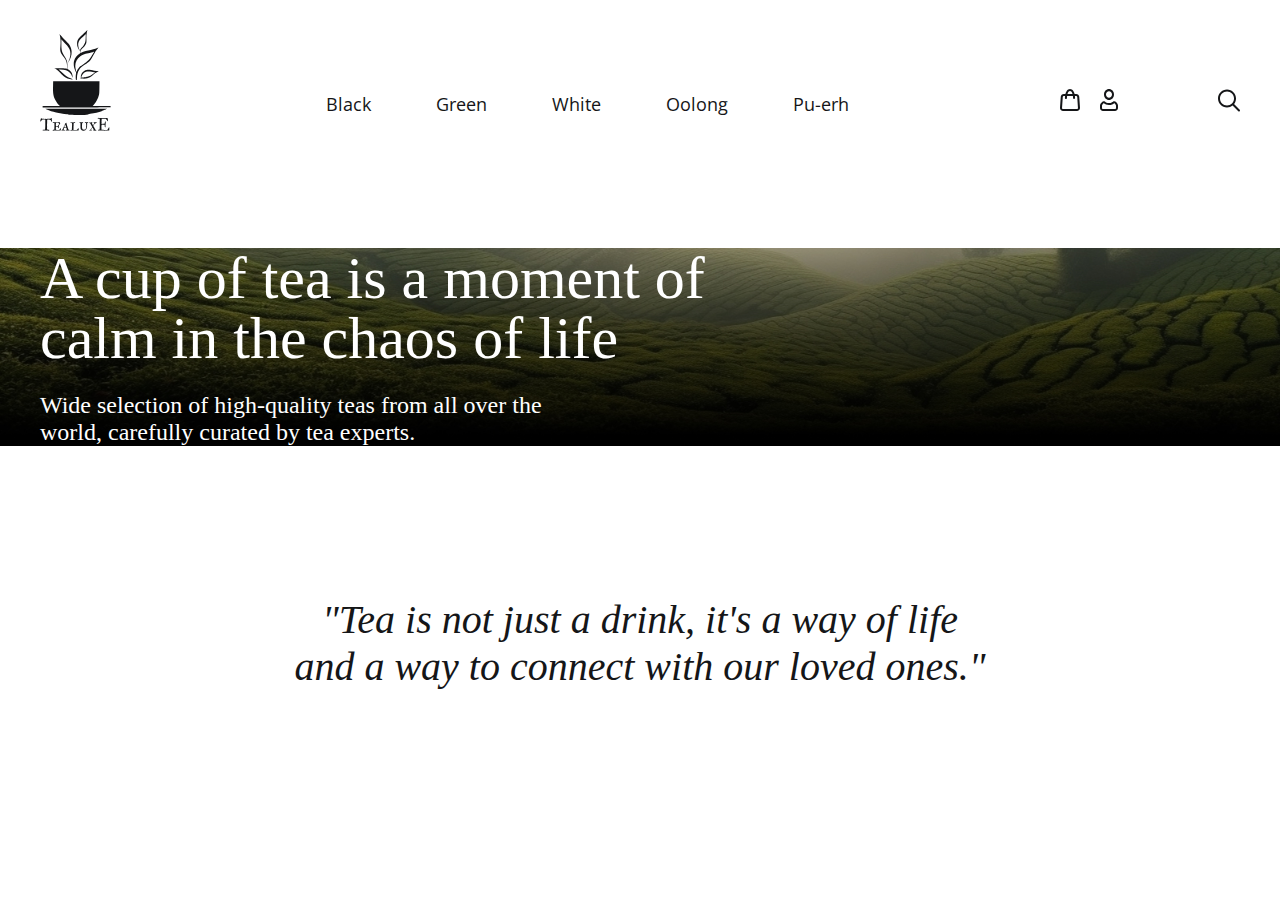
==== index.html @ 8aa8536f "next" ====
<!doctype html>
    <html lang="en">
<head>
    <meta charset="UTF-8">
    <meta name="viewport"
          content="width=device-width, user-scalable=no, initial-scale=1.0, maximum-scale=1.0, minimum-scale=1.0">
    <meta http-equiv="X-UA-Compatible" content="ie=edge">
    <title>Document</title>
    <link rel="preconnect" href="https://fonts.googleapis.com">
    <link rel="preconnect" href="https://fonts.gstatic.com" crossorigin>
    <link href="https://fonts.googleapis.com/css2?family=Open+Sans:ital,wght@0,300..800;1,300..800&display=swap"
          rel="stylesheet">
    <link rel="stylesheet" href="css/reset.css">
    <link rel="stylesheet" href="css/style.css">
</head>
<body>
<header class="header">
    <div class="container">
        <div class="header_inner">
            <a href="#" class="logo">
                <img src="img/logo.svg" alt="tealuxE">
            </a>
                <nav class="menu">
                    <ul class="menu_list">
                        <li class="menu_item">
                            <a href="#" class="menu_link">Black</a>
                        </li>
                        <li class="menu_item">
                            <a href="#" class="menu_link">Green</a>
                        </li>
                        <li class="menu_item">
                            <a href="#" class="menu_link">White</a>
                        </li>
                        <li class="menu_item">
                            <a href="#" class="menu_link">Oolong</a>
                        </li>
                        <li class="menu_item">
                            <a href="#" class="menu_link">Pu-erh</a>
                        </li>
                    </ul>
                </nav>
            <ul class="user-actions">
                <li class="user-actions_item">
                    <a href="#" class="user-actions_link">
                        <img src="img/cart.svg" alt="">
                    </a>
                </li>
                <li class="user-actions_item">
                    <a href="#" class="user-actions_link">
                        <img src="img/user.svg" alt="">
                    </a>
                </li>
                <li class="user-actions_item user-actions_item-search">
                    <a href="#" class="user-actions_link">
                        <img src="img/search.svg" alt="">
                    </a>
<!--                    <search>-->
<!--                        <form action="">-->
<!--                            <input type="search">-->
<!--                            <button type="submit"></button>-->
<!--                        </form>-->
<!--                    </search>-->
                </li>
            </ul>

        </div>
    </div>
</header>

<main class="main">
     <section class="top">
         <div class="container">
             <div class="top_inner">
                 <h1 class="top_title">
                     A cup of tea is a moment of calm in the chaos of life
                 </h1>
                 <p class="top_text">Wide selection of high-quality teas from all over the world,
                     carefully curated by tea experts.
                 </p>
             </div>
         </div>
     </section>
    <blockquote class="blockquote">
        <p class="blockquote_text">
            "Tea is not just a drink, it's a way of life and a way to connect with our loved ones."
        </p>
    </blockquote>
</main>

<script src="js/main.js"></script>
</body>
</html>
---- css/style.css ----
html{
    box-sizing: border-box;
}
*,
*::after,
*::before {
    box-sizing: inherit;
}

a{
    text-decoration: none;
    color: inherit;
}
ul{
    list-style: none;
}

.container{
    max-width: 1240px;
    margin: 0 auto;
    padding-left: 20px;
    padding-right: 20px;
}

body {
    color: #151618;
    font-family: 'Open Sans', sans-serif;
    font-size: 20px;
    font-weight: 300;
    line-height: 1.5;
    /*font-family: 'Cormorant', Serif;*/
}

.header_inner{
    display: flex;
    justify-content: space-between;
    align-items: center;
    padding: 30px 0px;
    min-height: 140px;
}

.logo{
    margin-bottom: 35px;
}

.menu_list{
    display: flex;
    align-items: center;
    gap: 0 65px;
    font-weight: 400;
    font-size: 18px;
}

.user-actions{
    display: flex;
    align-items: center;
    gap: 0 20px;
}
.user-actions_item-search{
    margin-left: 80px;
}

.top{
    background-image: url(../img/top-bg.jpg);
    background-repeat: no-repeat;
    background-position: bottom center;
    background-size: cover;
    font-weight: 1599;
    line-height: 500px;
}

.top_inner{
    max-height: 500px;
    color: #fff;
    font-family: 'Cormorant', Serif;
    font-weight: 400;
    display-flex;
    flex-direction: column;
    justify-content: flex-end;
}

.top_title{
    font-size: 60px;
    margin-bottom: 20px;
    max-width: 780px;
    line-height: 1;
    font-weight: 400;
}
.top_text{
    font-size: 24px;
    margin-bottom: 48px;
    max-width: 560px;
    line-height: normal;
}
.blockquote_text{
    text-align: center;
    font-family: 'Cormorant', Serif;
    font-size: 40px;
    font-style: italic;
    line-height: normal;
    max-width: 704px;
    margin: 150px auto;
}

@media (max-width: 1000px){

}

@media (max-width: 768px){

}

@media (max-width: 480px){

}

@media (max-width: 360px){

}
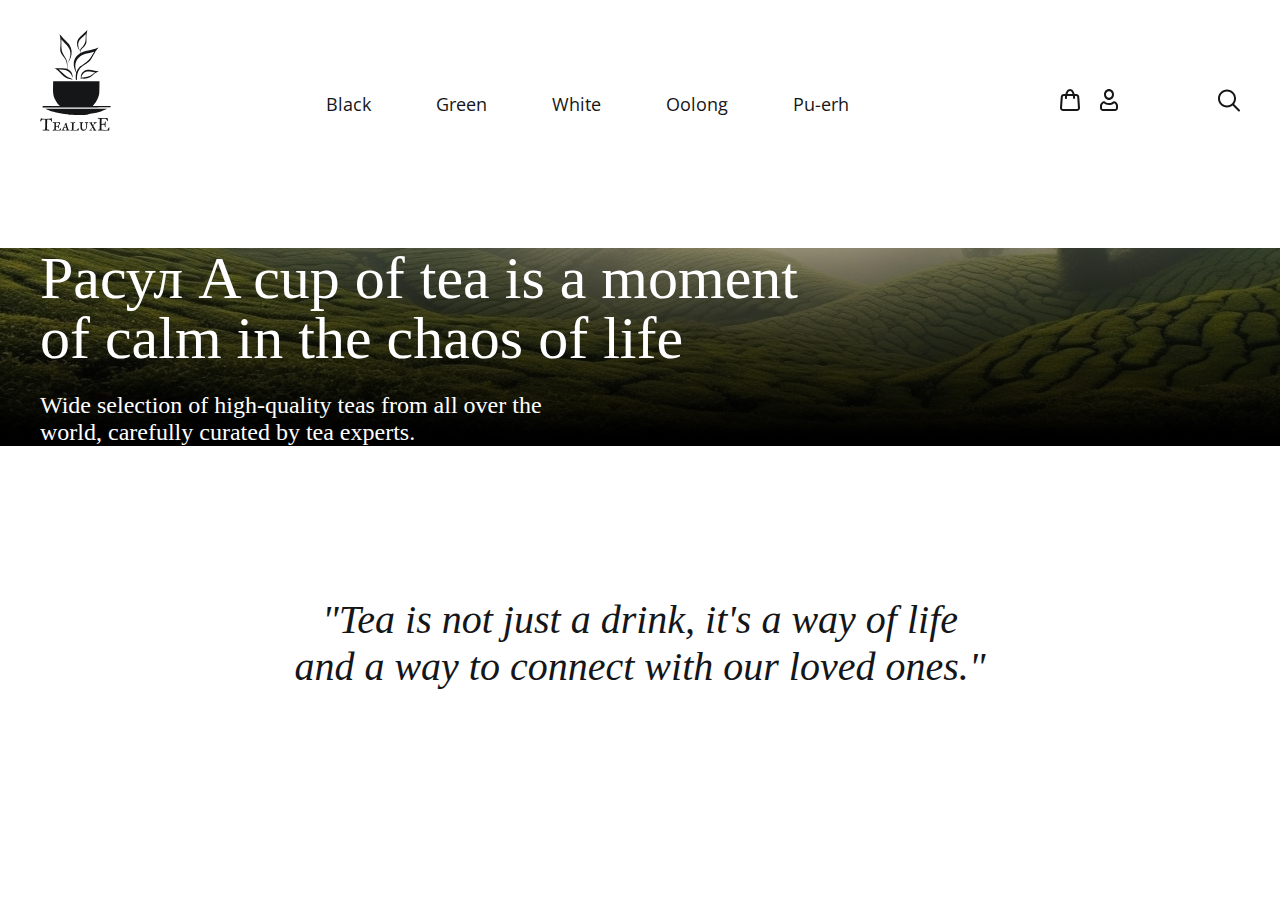
==== commit f5076f03: "continuation" ====
--- a/index.html
+++ b/index.html
@@ -72,7 +72,7 @@
          <div class="container">
              <div class="top_inner">
                  <h1 class="top_title">
-                     A cup of tea is a moment of calm in the chaos of life
+                     Расул A cup of tea is a moment of calm in the chaos of life
                  </h1>
                  <p class="top_text">Wide selection of high-quality teas from all over the world,
                      carefully curated by tea experts.
--- a/css/style.css
+++ b/css/style.css
@@ -65,8 +65,6 @@
     background-repeat: no-repeat;
     background-position: bottom center;
     background-size: cover;
-    font-weight: 1599;
-    line-height: 500px;
 }
 
 .top_inner{
@@ -103,7 +101,25 @@
 }
 
 @media (max-width: 1000px){
-
+    .user-actions_item-search{
+        margin-left: 30px;
+    }
+    .menu{
+        margin-right: auto;
+    }
+    .menu_list{
+        margin-left: 60px;
+    }
+    .logo{
+        margin-bottom: 0;
+    }
+    .header_inner{
+        min-height: auto;
+    }
+    .blockquote_text{
+        margin-top: 120px;
+        margin-bottom: 135px;
+    }
 }
 
 @media (max-width: 768px){
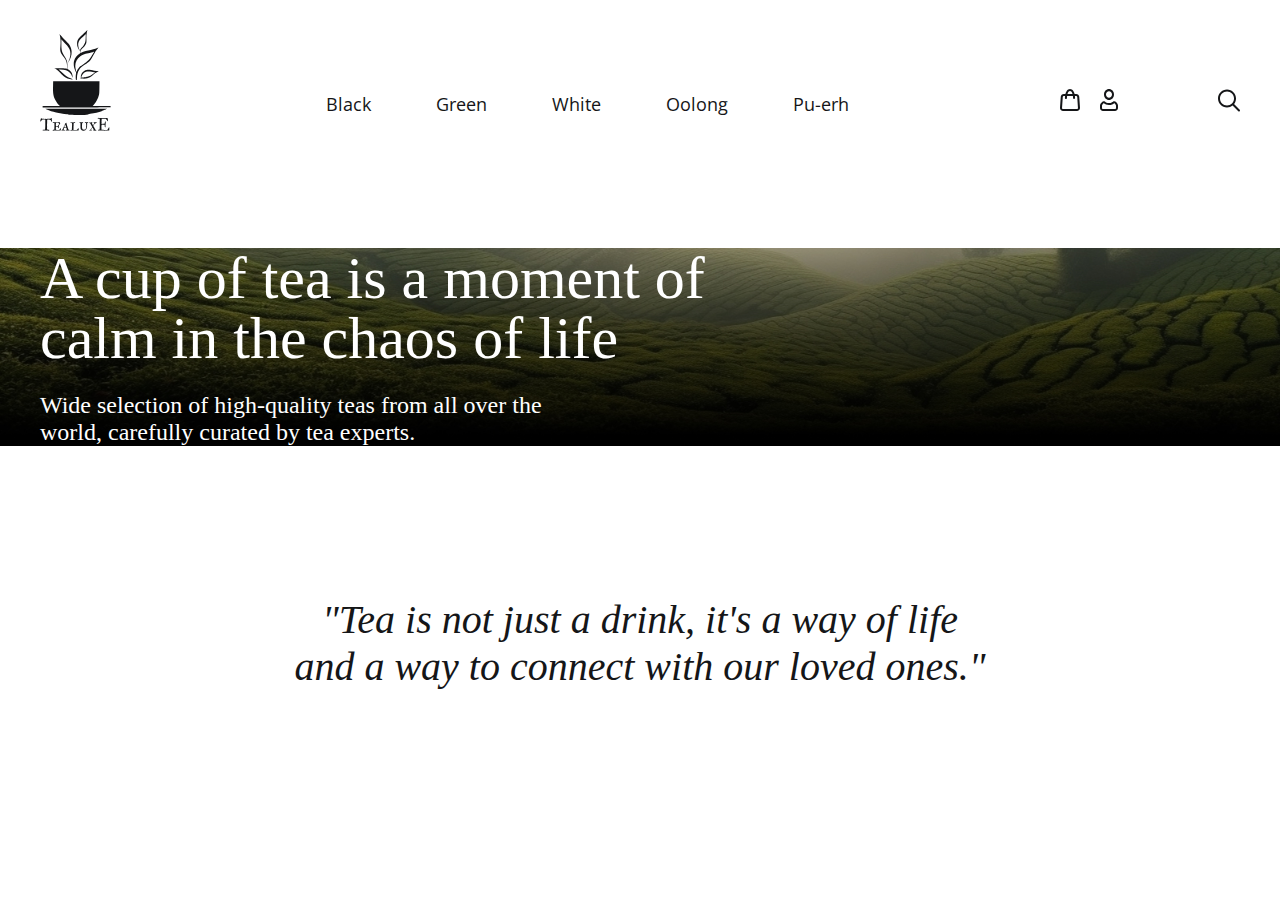
==== commit ce888254: "continuation" ====
--- a/index.html
+++ b/index.html
@@ -72,7 +72,7 @@
          <div class="container">
              <div class="top_inner">
                  <h1 class="top_title">
-                     Расул A cup of tea is a moment of calm in the chaos of life
+                     A cup of tea is a moment of calm in the chaos of life
                  </h1>
                  <p class="top_text">Wide selection of high-quality teas from all over the world,
                      carefully curated by tea experts.
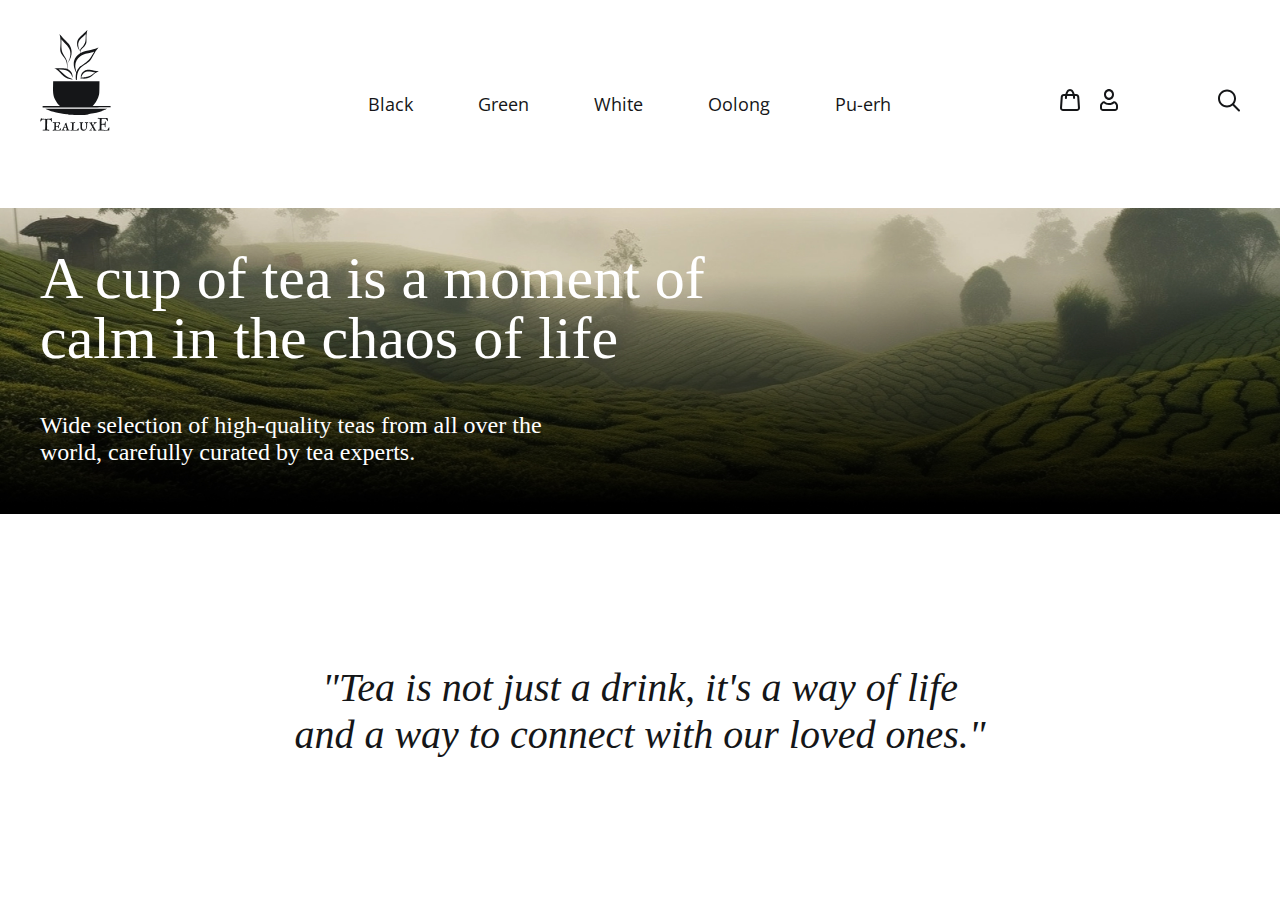
==== commit 41f96737: "continuation" ====
--- a/index.html
+++ b/index.html
@@ -14,6 +14,9 @@
     <link rel="stylesheet" href="css/style.css">
 </head>
 <body>
+<div class="menu-close ">
+
+</div>
 <header class="header">
     <div class="container">
         <div class="header_inner">
@@ -21,7 +24,18 @@
                 <img src="img/logo.svg" alt="tealuxE">
             </a>
                 <nav class="menu">
+                    <button class="menu_btn">
+                        <span></span>
+                        <span></span>
+                        <span></span>
+                        <span></span>
+                    </button>
                     <ul class="menu_list">
+                        <li class="menu_close">
+                            <button class="menu_close-btn">
+                                <img src="img/close.svg" alt="">
+                            </button>
+                        </li>
                         <li class="menu_item">
                             <a href="#" class="menu_link">Black</a>
                         </li>
@@ -36,6 +50,37 @@
                         </li>
                         <li class="menu_item">
                             <a href="#" class="menu_link">Pu-erh</a>
+                        </li>
+                        <li class="mobile-nav">
+                            <ul class="mobile-menu">
+                                <li class="mobile-menu_item">
+                                    <a href="#" class="mobile_menu-link">Contact Us</a>
+                                </li>
+                                <li class="mobile-menu_item">
+                                    <a href="#" class="mobile_menu-link">Our Blog</a>
+                                </li>
+                                <li class="mobile-menu_item">
+                                    <a href="#" class="mobile_menu-link">Shipping and Delivery</a>
+                                </li>
+
+                            </ul>
+                            <ul class="mobile-actions">
+                                <li class="mobile-actions_item">
+                                    <a href="#" class="mobile-actions_link">
+                                        <img src="img/cart.svg" alt="">
+                                    </a>
+                                </li>
+                                <li class="mobile-actions_item">
+                                    <a href="#" class="mobile-actions_link">
+                                        <img src="img/user.svg" alt="">
+                                    </a>
+                                </li>
+                                <li class="mobile-actions_item">
+                                    <a href="#" class="mobile-actions_link">
+                                        <img src="img/search.svg" alt="">
+                                    </a>
+                                </li>
+                            </ul>
                         </li>
                     </ul>
                 </nav>
@@ -88,5 +133,21 @@
 </main>
 
 <script src="js/main.js"></script>
+<!-- Yandex.Metrika counter -->
+<script type="text/javascript" >
+    (function(m,e,t,r,i,k,a){m[i]=m[i]||function(){(m[i].a=m[i].a||[]).push(arguments)};
+        m[i].l=1*new Date();
+        for (var j = 0; j < document.scripts.length; j++) {if (document.scripts[j].src === r) { return; }}
+        k=e.createElement(t),a=e.getElementsByTagName(t)[0],k.async=1,k.src=r,a.parentNode.insertBefore(k,a)})
+    (window, document, "script", "https://mc.yandex.ru/metrika/tag.js", "ym");
+
+    ym(99618104, "init", {
+        clickmap:true,
+        trackLinks:true,
+        accurateTrackBounce:true
+    });
+</script>
+<noscript><div><img src="https://mc.yandex.ru/watch/99618104" style="position:absolute; left:-9999px;" alt="" /></div></noscript>
+<!-- /Yandex.Metrika counter -->
 </body>
 </html>--- a/css/style.css
+++ b/css/style.css
@@ -11,6 +11,12 @@
     text-decoration: none;
     color: inherit;
 }
+button{
+    padding: 0;
+    border: none;
+    background-color: transparent;
+}
+
 ul{
     list-style: none;
 }
@@ -28,6 +34,7 @@
     font-size: 20px;
     font-weight: 300;
     line-height: 1.5;
+    position: relative;
     /*font-family: 'Cormorant', Serif;*/
 }
 
@@ -35,22 +42,57 @@
     display: flex;
     justify-content: space-between;
     align-items: center;
-    padding: 30px 0px;
+    padding: 30px 0;
     min-height: 140px;
 }
 
 .logo{
     margin-bottom: 35px;
+}
+.menu_btn{
+    display: none;
+    width: 40px;
+    height: 20px;
+    flex-direction: column;
+    justify-content: space-between;
+    position: relative;
+    z-index: 2;
+}
+.menu-close{
+    display: none;
+    position: absolute;
+    left: 0;
+    right: 0;
+    top: 0;
+    bottom: 0;
+    background-color: rgba(0, 0, 0,.5);
+    z-index: 1;
+    transition: background-color .3s ease;
+}
+.menu-close.menu-open{
+    display: block;
+}
+
+.mobile-nav,
+.menu_close{
+    display: none;
+}
+.menu_btn span{
+    background-color: #000;
+    height: 2px;
+    width: 100%;
 }
 
 .menu_list{
     display: flex;
     align-items: center;
     gap: 0 65px;
+    font-size: 18px;
     font-weight: 400;
-    font-size: 18px;
-}
-
+    margin-left: 85px;
+    position: relative;
+    z-index: 3;
+}
 .user-actions{
     display: flex;
     align-items: center;
@@ -63,7 +105,7 @@
 .top{
     background-image: url(../img/top-bg.jpg);
     background-repeat: no-repeat;
-    background-position: bottom center;
+    background-position: bottom left;
     background-size: cover;
 }
 
@@ -72,7 +114,7 @@
     color: #fff;
     font-family: 'Cormorant', Serif;
     font-weight: 400;
-    display-flex;
+    display: flex;
     flex-direction: column;
     justify-content: flex-end;
 }
@@ -122,14 +164,140 @@
     }
 }
 
+@media (max-width: 860px){
+    .menu_list{
+        transform: translateY(-100%);
+        position: absolute;
+        top: 0;
+        left: 0;
+        right: 0;
+        width: 480px;
+        margin: 0 auto;
+        background-color: #fff;
+        display: block;
+        text-align: center;
+        padding-top: 60px;
+        transition: .6s ease;
+    }
+   .menu_list.menu_list-open{
+       transform: translateY(0%);
+
+    }
+
+    .menu_close-btn{
+        position: absolute;
+        top: 20px;
+        right: 20px;
+    }
+    .mobile-nav,
+    .menu_close{
+        display: block;
+    }
+
+    .menu_item{
+        margin-bottom: 30px;
+        font-size: 24px;
+        font-family: 'Cormorant', Serif;
+    }
+
+    .mobile-menu{
+        padding-top: 60px;
+        margin: 60px 30px;
+        border-top: 2px solid #F7F2EA;
+    }
+    .mobile-actions{
+        background-color: #F7F2EA;
+        height: 60px;
+        padding: 0 80px;
+        display: flex;
+        justify-content: space-between;
+        align-items: center;
+    }
+    .menu_btn{
+        display: flex;
+    }
+    .menu{
+        order: -1;
+        margin-right: 0;
+    }
+    .mobile-menu_item{
+        margin-bottom: 35px;
+
+    }
+    .logo{
+        margin-left: auto;
+        margin-right: 154px;
+    }
+
+}
+
 @media (max-width: 768px){
-
+    .header_inner{
+        padding-left: 64px;
+        padding-right: 64px;
+    }
+    .blockquote_text{
+        max-width: 640px;
+    }
+
+}
+@media (max-width: 680px){
+    .container{
+        padding-left: 10px;
+        padding-right: 10px;
+    }
+    .header_inner{
+        padding-left: 0;
+        padding-right: 0;
+    }
+    .top_title{
+        font-size: 40px;
+        line-height: normal;
+    }
+    .blockquote_text{
+        font-size: 16px;
+        max-width: 376px;
+        margin-top: 60px;
+        margin-bottom: 60px;
+    }
 }
 
 @media (max-width: 480px){
-
+    .logo{
+        margin-right: 80px;
+    }
+    .logo img{
+        width: 40px;
+    }
+    .menu_list{
+        width: 360px;
+    }
 }
 
 @media (max-width: 360px){
-
+    .logo{
+        margin-right: 50px;
+    }
+    .user-actions_item-search{
+        margin-left: 0;
+    }
+    .header_inner{
+        padding: 10px 0;
+    }
+    .top_title{
+        font-size: 24px;
+        margin-bottom: 10px;
+    }
+    .top_text{
+        font-size: 13px;
+        margin-bottom: 30px;
+    }
+    .top_inner{
+        min-height: 367px;
+    }
+    .blockquote_text{
+        max-width: 340px;
+        margin-top: 70px;
+        margin-bottom: 80px;
+    }
 }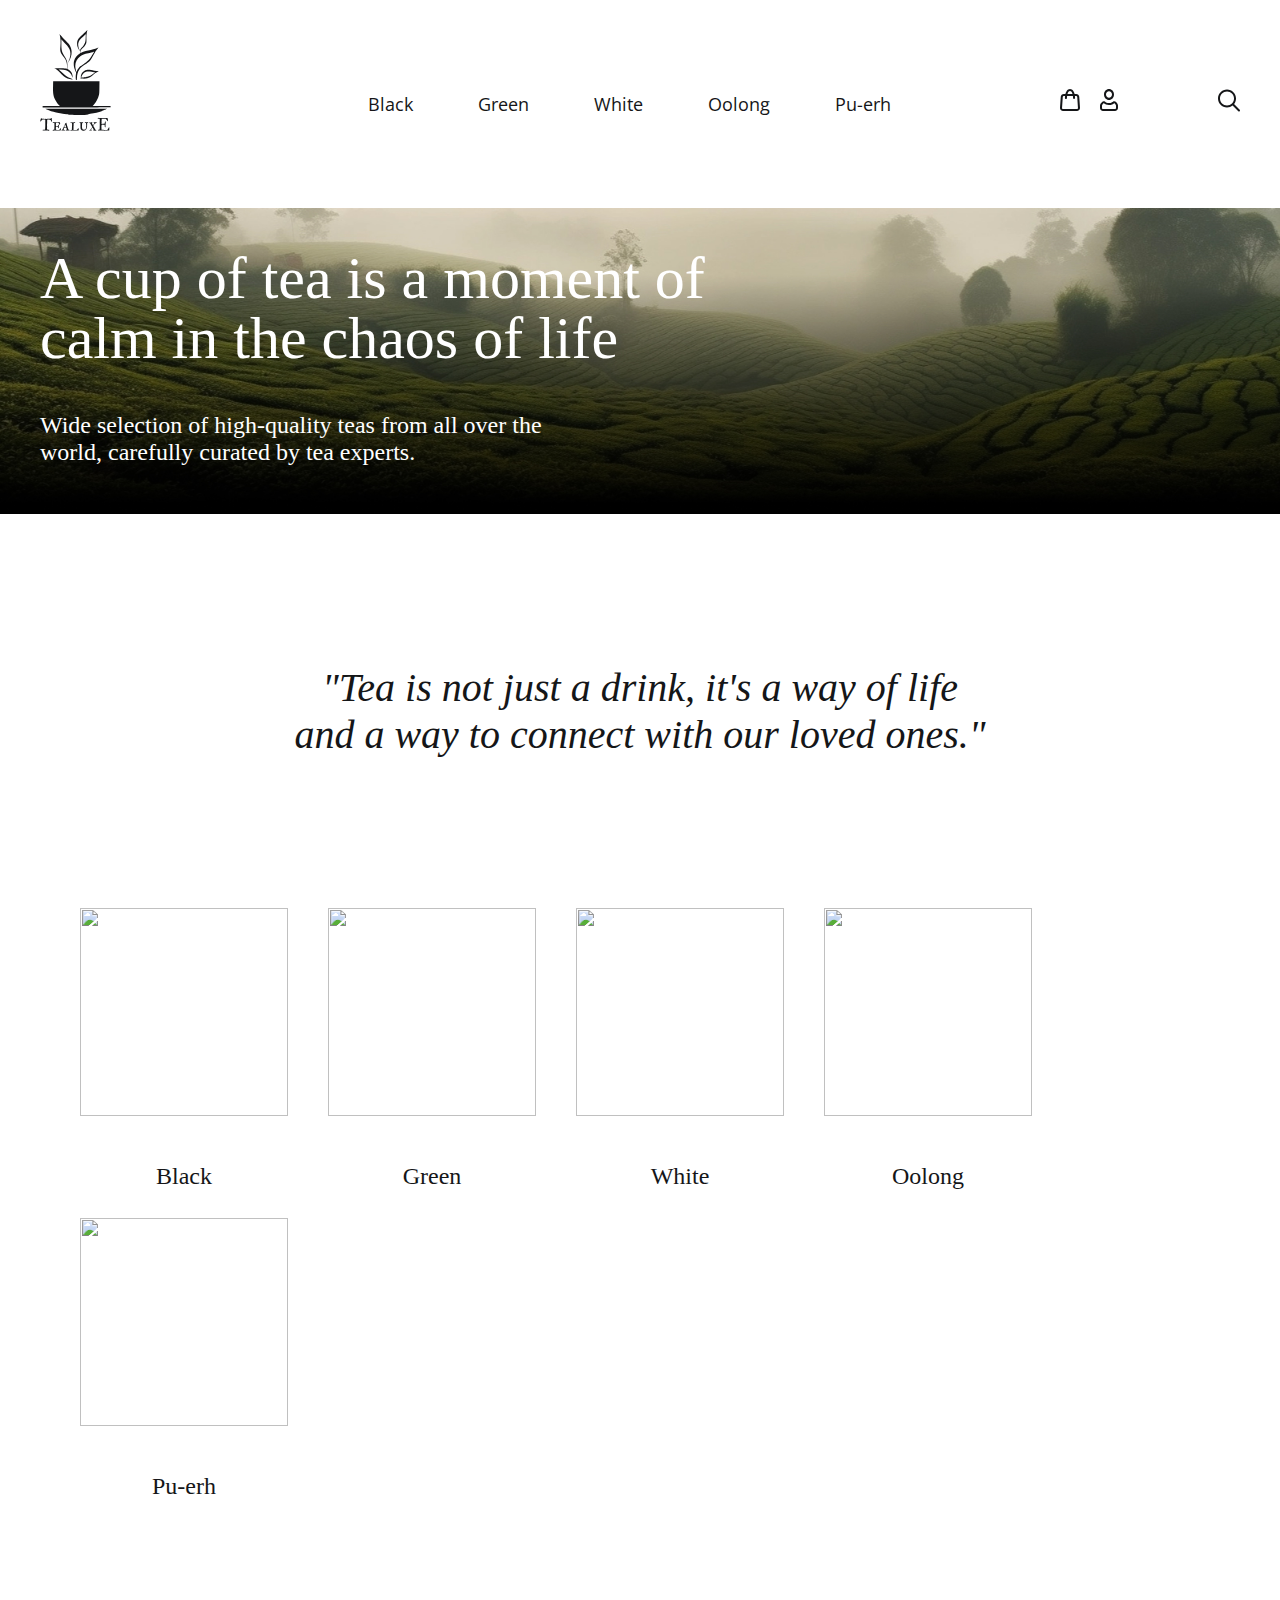
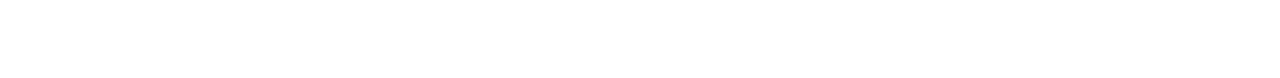
==== commit 95fa327f: "assortment img" ====
--- a/index.html
+++ b/index.html
@@ -130,6 +130,33 @@
             "Tea is not just a drink, it's a way of life and a way to connect with our loved ones."
         </p>
     </blockquote>
+<section class="assortment">
+    <div class="container">
+        <ul class="assortment_list">
+            <li class="assortment_item">
+                <img src="img/black.jpg" alt="" class="assortment_img">
+                <p class="assortment_name">Black</p>
+            </li>
+            <li class="assortment_item">
+                <img src="img/green.jpg" alt="" class="assortment_img">
+                <p class="assortment_name">Green</p>
+            </li>
+            <li class="assortment_item">
+                <img src="img/white.jpg" alt="" class="assortment_img">
+                <p class="assortment_name">White</p>
+            </li>
+            <li class="assortment_item">
+                <img src="img/oolong.jpg" alt="" class="assortment_img">
+                <p class="assortment_name">Oolong</p>
+            </li>
+            <li class="assortment_item">
+                <img src="img/pu-erh.jpg" alt="" class="assortment_img">
+                <p class="assortment_name">Pu-erh</p>
+            </li>
+        </ul>
+    </div>
+</section>
+
 </main>
 
 <script src="js/main.js"></script>
--- a/css/style.css
+++ b/css/style.css
@@ -300,4 +300,25 @@
         margin-top: 70px;
         margin-bottom: 80px;
     }
+}
+
+.assortment{
+    margin-bottom: 150px;
+}
+
+.assortment_list{
+    text-align: center;
+    display: flex;
+    gap: 0 40px;
+    flex-wrap: wrap;
+}
+.assortment_img{
+    width: 208px;
+    height: 208px;
+}
+.assortment_name{
+    padding-top: 10px;
+    font-family: 'Cormorant', Serif;
+    font-size: 24px;
+    font-weight: 400;
 }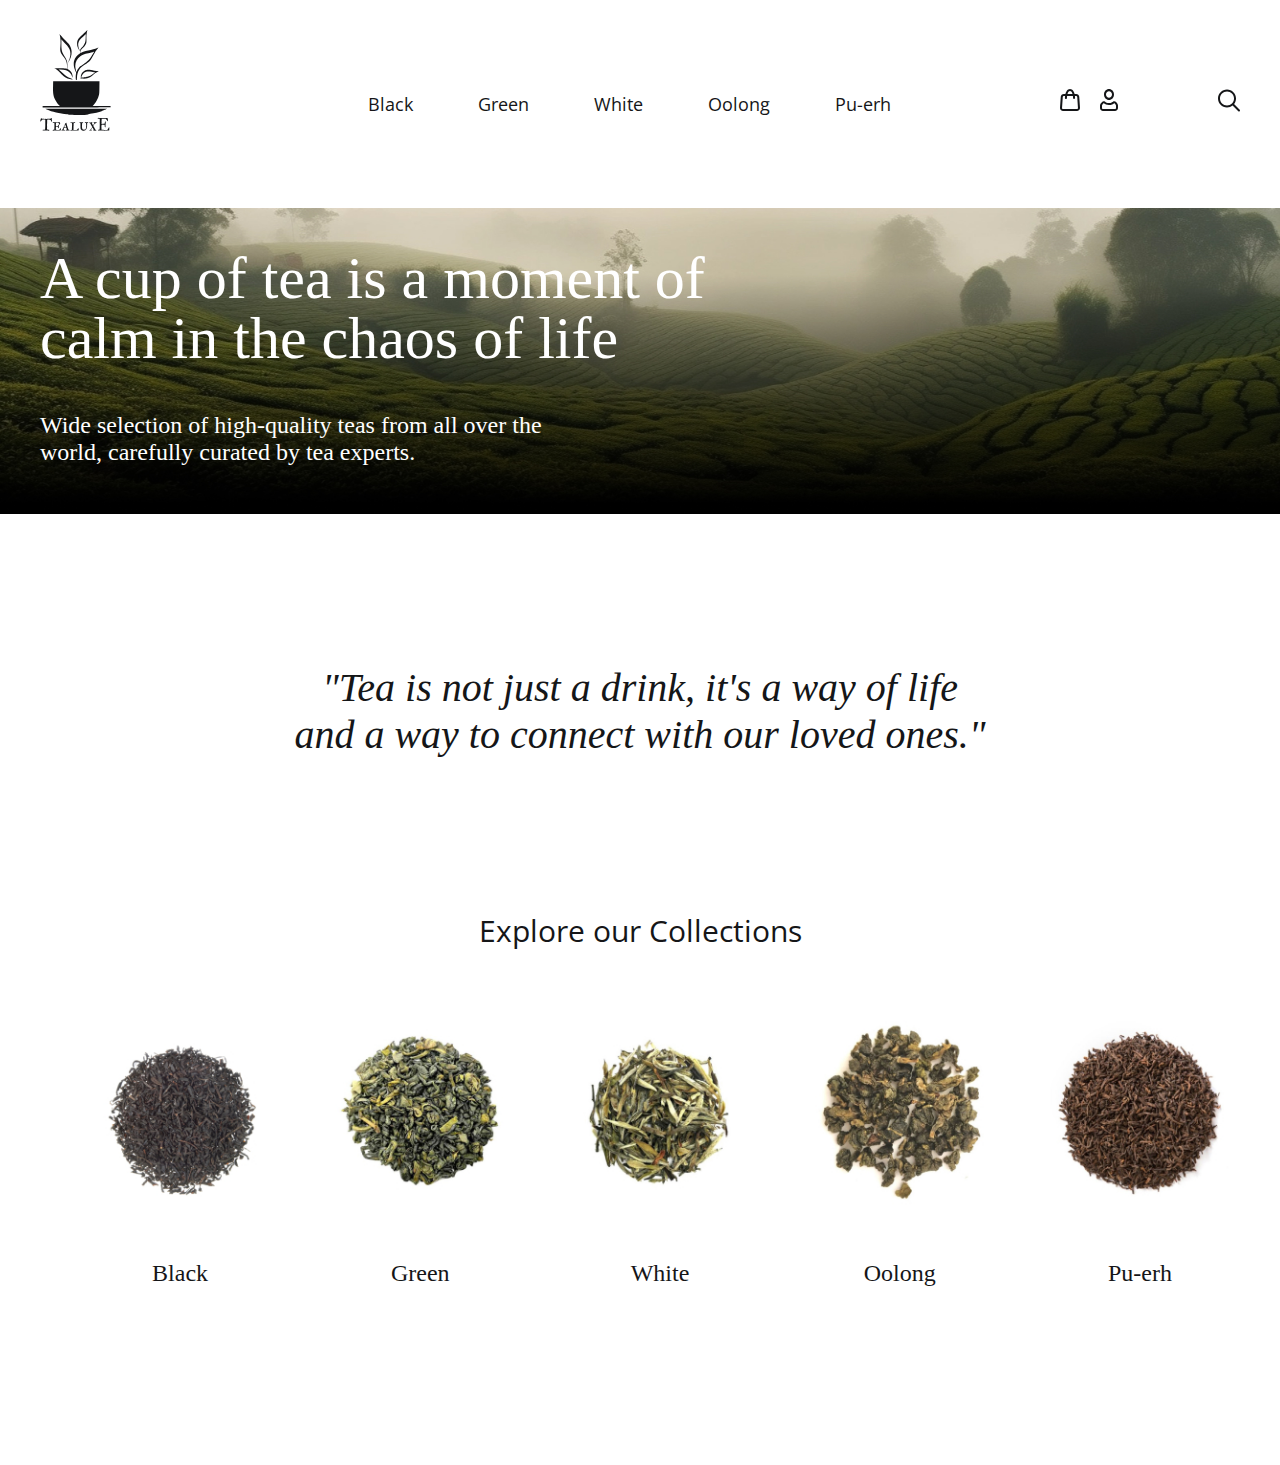
==== commit 335a32b2: "add title and style css" ====
--- a/index.html
+++ b/index.html
@@ -132,6 +132,7 @@
     </blockquote>
 <section class="assortment">
     <div class="container">
+        <h2 class="title assortment_title">Explore our Collections</h2>
         <ul class="assortment_list">
             <li class="assortment_item">
                 <img src="img/black.jpg" alt="" class="assortment_img">
--- a/css/style.css
+++ b/css/style.css
@@ -19,6 +19,13 @@
 
 ul{
     list-style: none;
+}
+.title{
+    text-align: center;
+    margin-bottom: 60px;
+    font-family: 'Cormorant', Serif
+    fonz-size: 40px;
+    font-weight: 400;
 }
 
 .container{
@@ -161,6 +168,12 @@
     .blockquote_text{
         margin-top: 120px;
         margin-bottom: 135px;
+    }
+    .assortment{
+        margin-bottom: 120px;
+    }
+    .assortment_list{
+        gap: 0;
     }
 }
 
@@ -239,6 +252,11 @@
     .blockquote_text{
         max-width: 640px;
     }
+    .assortment_list{
+        flex-wrap:wrap;
+        justify-content: center;
+    }
+
 
 }
 @media (max-width: 680px){
@@ -272,6 +290,13 @@
     .menu_list{
         width: 360px;
     }
+    .assortment{
+        margin-bottom: 60px;
+
+    }
+    .assortment_img{
+        max-width: 170px;
+    }
 }
 
 @media (max-width: 360px){
@@ -300,6 +325,9 @@
         margin-top: 70px;
         margin-bottom: 80px;
     }
+    .assortment{
+        margin-bottom: 80px;
+    }
 }
 
 .assortment{
@@ -310,11 +338,11 @@
     text-align: center;
     display: flex;
     gap: 0 40px;
-    flex-wrap: wrap;
 }
 .assortment_img{
-    width: 208px;
-    height: 208px;
+    max-width: 208px;
+    max-height: 208px;
+    width: 100%;
 }
 .assortment_name{
     padding-top: 10px;
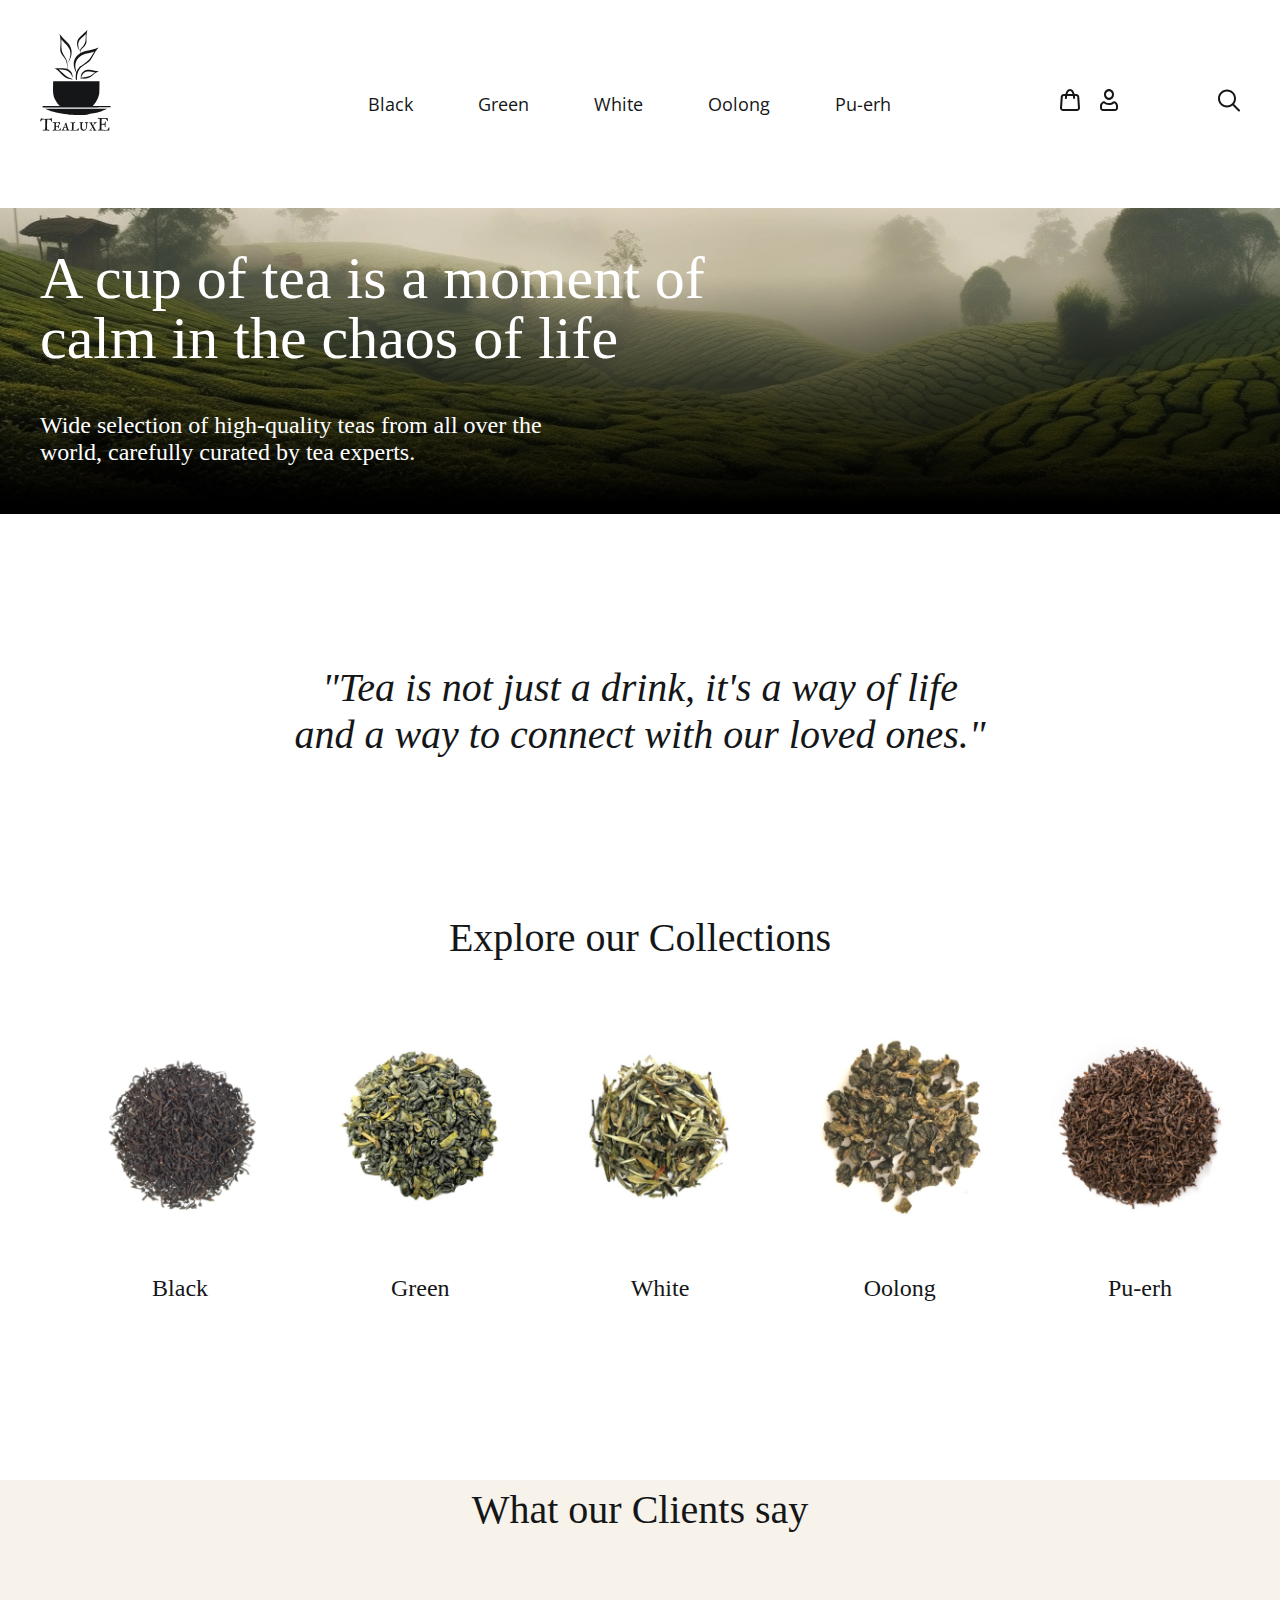
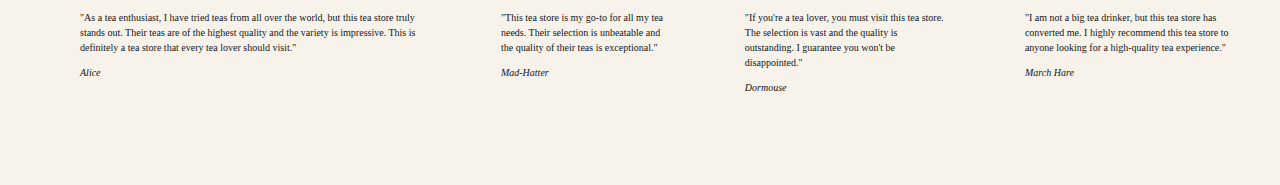
==== commit b874c537: "add reviews" ====
--- a/index.html
+++ b/index.html
@@ -157,7 +157,48 @@
         </ul>
     </div>
 </section>
-
+    <container>
+        <section class="reviews">
+        <h2 class="title">What our Clients say</h2>
+        <ul class="reviews_list">
+            <li class="reviews_item">
+                <blockquote>
+                    <p class="reviews_text">"As a tea enthusiast, I have tried teas from all over the world,
+                        but this tea store truly stands out.
+                        Their teas are of the highest quality and the variety is impressive.
+                        This is definitely a tea store that every tea lover should visit."
+                    </p>
+                    <cite class="reviews_name">Alice</cite>
+                </blockquote>
+            </li>
+            <li class="reviews_item">
+                <blockquote>
+                    <p class="reviews_text">"This tea store is my go-to for all my tea needs.
+                        Their selection is unbeatable and the quality of their teas is exceptional."
+                    </p>
+                    <cite class="reviews_name">Mad-Hatter</cite>
+                </blockquote>
+            </li>
+            <li class="reviews_item">
+                <blockquote>
+                    <p class="reviews_text">"If you're a tea lover, you must visit this tea store.
+                        The selection is vast and the quality is outstanding. I guarantee you won't be disappointed."
+                    </p>
+                    <cite class="reviews_name">Dormouse</cite>
+                </blockquote>
+            </li>
+            <li class="reviews_item">
+                <blockquote>
+                    <p class="reviews_text">"I am not a big tea drinker, but this tea store has converted me.
+                        I highly recommend this tea store to anyone looking for a high-quality tea experience."
+                    </p>
+                    <cite class="reviews_name">March Hare</cite>
+                </blockquote>
+            </li>
+
+        </ul>
+    </section>
+    </container>
 </main>
 
 <script src="js/main.js"></script>
--- a/css/style.css
+++ b/css/style.css
@@ -23,8 +23,8 @@
 .title{
     text-align: center;
     margin-bottom: 60px;
-    font-family: 'Cormorant', Serif
-    fonz-size: 40px;
+    font-family: 'Cormorant', Serif;
+    font-size: 40px;
     font-weight: 400;
 }
 
@@ -150,6 +150,9 @@
 }
 
 @media (max-width: 1000px){
+    .title{
+        margin-bottom: 30px;
+    }
     .user-actions_item-search{
         margin-left: 30px;
     }
@@ -300,6 +303,9 @@
 }
 
 @media (max-width: 360px){
+    .title{
+        margin-bottom: 10px;
+    }
     .logo{
         margin-right: 50px;
     }
@@ -349,4 +355,16 @@
     font-family: 'Cormorant', Serif;
     font-size: 24px;
     font-weight: 400;
+}
+.reviews{
+    background-color: #F7F2EA;
+    padding-bottom: 60px;
+}
+.reviews_list{
+    display: flex;
+    justify-content: space-between;
+}
+.reviews_item{
+    font-size: 10px;
+    font-family: 'light italic';
 }